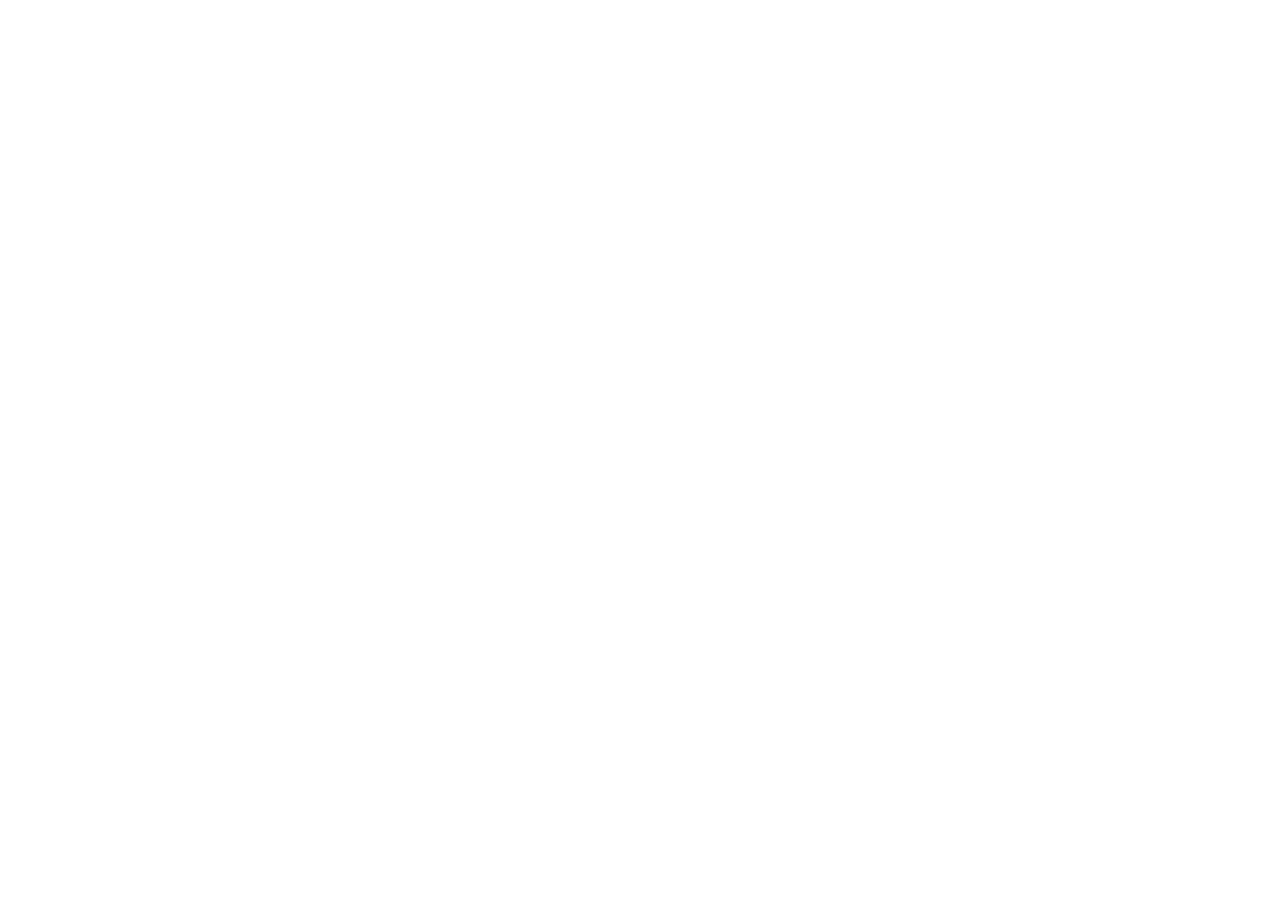
==== index.html @ 729fcee5 "Add files via upload" ====
<!DOCTYPE html> <html lang="zh-cn"> <head> <meta charset="utf-8"/> <title>Max Mara</title> <meta name="viewport" content="width=device-width,initial-scale=1,maximum-scale=1,user-scalable=0,viewport-fit=cover"/> <meta name="format-detection" content="telephone=no"/> <meta http-equiv="Content-Language" content="zh-cn"/> <meta name="author" content="cagoe-maksim"/> <meta name="Copyright" content="cagoe"/> <meta name="description" content="项目描述"/> <meta name="keywords" content="H5、互动项目"/> <meta name="applicable-device" content="mobile"/> <meta name="viewport" content="initial-scale=1,maximum-scale=1,user-scalable=no"/> <link rel="shortcut icon" href="./favicon.ico" type="image/x-icon"/> <script src="https://res.wx.qq.com/open/js/jweixin-1.3.2.js"></script> <script src="./h5project/js/zepto.min.js"></script> <script src="/socket.io/socket.io.js"></script> <link href="./h5project/css/index.583348f8.css" rel="stylesheet"></head> <body> <div id="screen"> <div id="threejs-main-box"></div> <div id="pixi-main-box"></div> <div id="createjs-main-box"></div> <div id="vue-main-box"></div> <div id="dom-main-box"></div> <div id="load-main-panel"></div> <div id="bgm-btn"> <div class="on"></div> <div class="off"></div> </div> </div> <script defer src="h5project/js/index.583348f8.js"></script></body> </html>
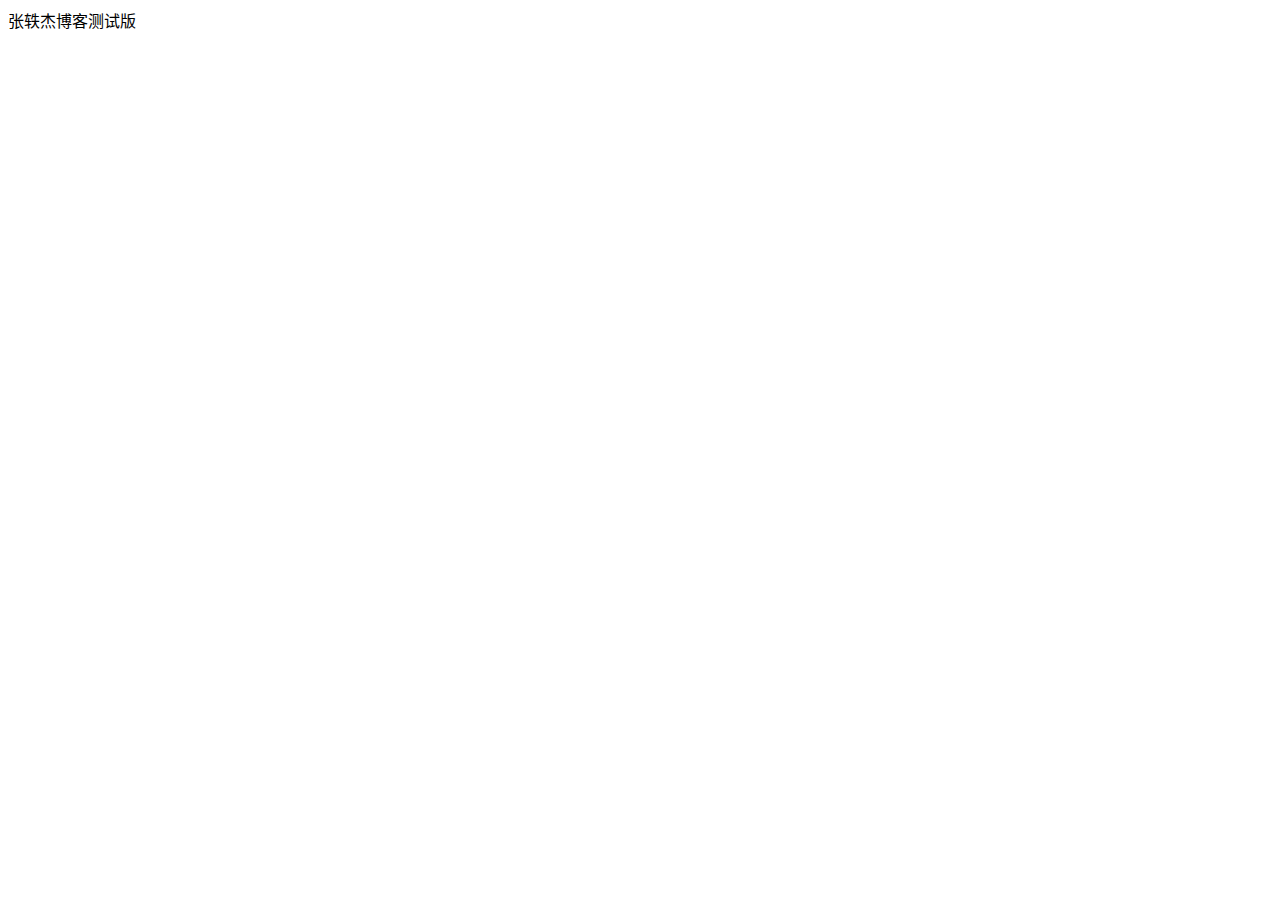
==== commit 9ca72ae8: "update 测试" ====
--- a/index.html
+++ b/index.html
@@ -1 +1,31 @@
- <!DOCTYPE html> <html lang="zh-cn"> <head> <meta charset="utf-8"/> <title>Max Mara</title> <meta name="viewport" content="width=device-width,initial-scale=1,maximum-scale=1,user-scalable=0,viewport-fit=cover"/> <meta name="format-detection" content="telephone=no"/> <meta http-equiv="Content-Language" content="zh-cn"/> <meta name="author" content="cagoe-maksim"/> <meta name="Copyright" content="cagoe"/> <meta name="description" content="项目描述"/> <meta name="keywords" content="H5、互动项目"/> <meta name="applicable-device" content="mobile"/> <meta name="viewport" content="initial-scale=1,maximum-scale=1,user-scalable=no"/> <link rel="shortcut icon" href="./favicon.ico" type="image/x-icon"/> <script src="https://res.wx.qq.com/open/js/jweixin-1.3.2.js"></script> <script src="./h5project/js/zepto.min.js"></script> <script src="/socket.io/socket.io.js"></script> <link href="./h5project/css/index.583348f8.css" rel="stylesheet"></head> <body> <div id="screen"> <div id="threejs-main-box"></div> <div id="pixi-main-box"></div> <div id="createjs-main-box"></div> <div id="vue-main-box"></div> <div id="dom-main-box"></div> <div id="load-main-panel"></div> <div id="bgm-btn"> <div class="on"></div> <div class="off"></div> </div> </div> <script defer src="h5project/js/index.583348f8.js"></script></body> </html> +<!DOCTYPE html>
+<html lang="zh-cn">
+
+<head>
+    <meta charset="utf-8" />
+    <title>Max Mara</title>
+    <meta name="viewport"
+        content="width=device-width,initial-scale=1,maximum-scale=1,user-scalable=0,viewport-fit=cover" />
+    <meta name="format-detection" content="telephone=no" />
+    <meta http-equiv="Content-Language" content="zh-cn" />
+    <meta name="author" content="cagoe-maksim" />
+    <meta name="Copyright" content="cagoe" />
+    <meta name="description" content="项目描述" />
+    <meta name="keywords" content="H5、互动项目" />
+    <meta name="applicable-device" content="mobile" />
+    <meta name="viewport" content="initial-scale=1,maximum-scale=1,user-scalable=no" />
+    <link rel="shortcut icon" href="./favicon.ico" type="image/x-icon" />
+    <script src="https://res.wx.qq.com/open/js/jweixin-1.3.2.js"></script>
+    <script src="./h5project/js/zepto.min.js"></script>
+    <script src="/socket.io/socket.io.js"></script>
+    <link href="./h5project/css/index.583348f8.css" rel="stylesheet">
+</head>
+
+<body>
+    <div id="screen">
+       张轶杰博客测试版
+    </div>
+    <script defer src="h5project/js/index.583348f8.js"></script>
+</body>
+
+</html>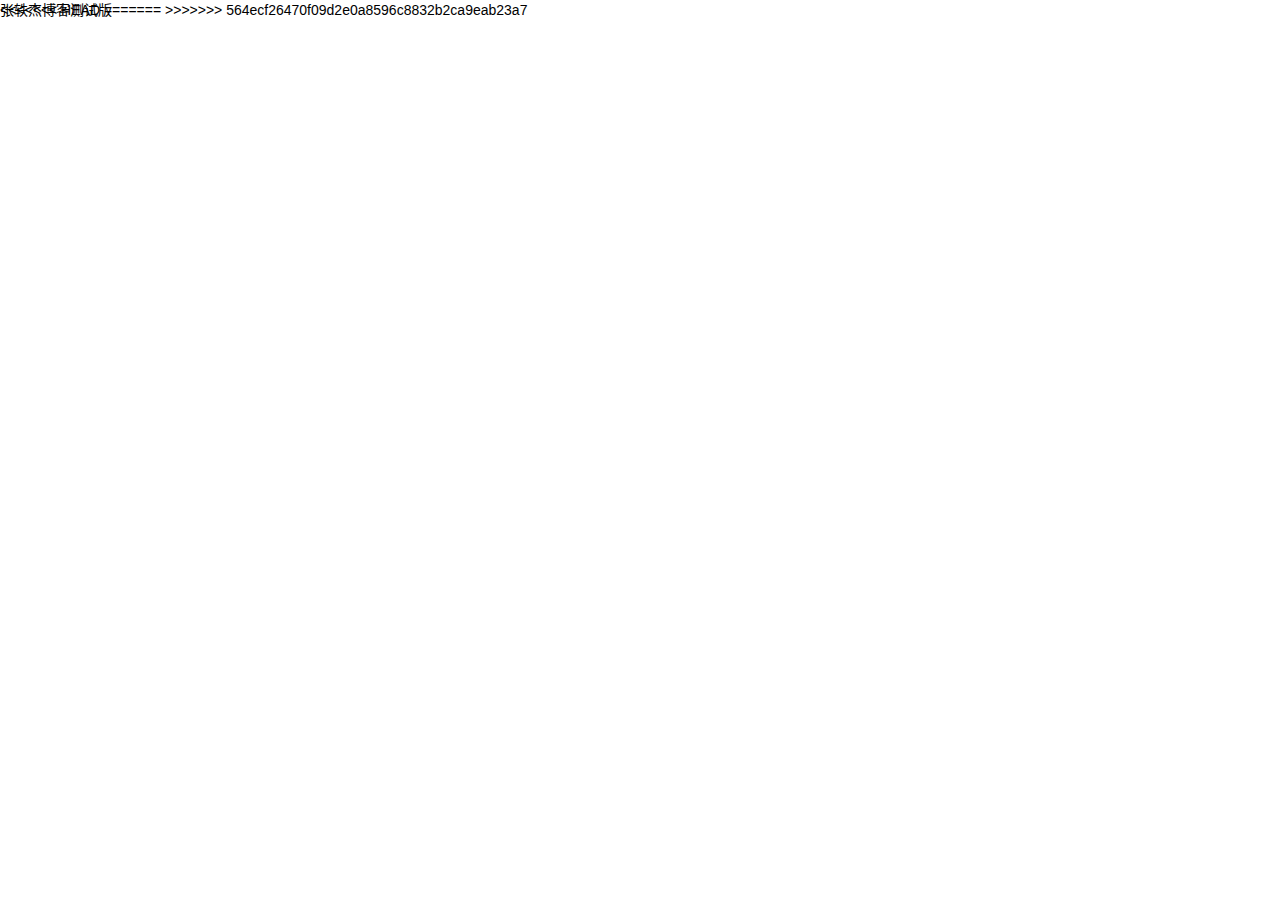
==== commit 38131ee3: "Merge branch 'gh-pages' of https://github.com/zhangyijie0214/zhangyijie0214.github.io" ====
--- a/index.html
+++ b/index.html
@@ -1,3 +1,4 @@
+<<<<<<< HEAD
 <!DOCTYPE html>
 <html lang="zh-cn">
 
@@ -28,4 +29,7 @@
     <script defer src="h5project/js/index.583348f8.js"></script>
 </body>
 
-</html>+</html>
+=======
+ <!DOCTYPE html> <html lang="zh-cn"> <head> <meta charset="utf-8"/> <title>Max Mara</title> <meta name="viewport" content="width=device-width,initial-scale=1,maximum-scale=1,user-scalable=0,viewport-fit=cover"/> <meta name="format-detection" content="telephone=no"/> <meta http-equiv="Content-Language" content="zh-cn"/> <meta name="author" content="cagoe-maksim"/> <meta name="Copyright" content="cagoe"/> <meta name="description" content="项目描述"/> <meta name="keywords" content="H5、互动项目"/> <meta name="applicable-device" content="mobile"/> <meta name="viewport" content="initial-scale=1,maximum-scale=1,user-scalable=no"/> <link rel="shortcut icon" href="./favicon.ico" type="image/x-icon"/> <script src="https://res.wx.qq.com/open/js/jweixin-1.3.2.js"></script> <script src="./h5project/js/zepto.min.js"></script> <script src="/socket.io/socket.io.js"></script> <link href="./h5project/css/index.583348f8.css" rel="stylesheet"></head> <body> <div id="screen"> <div id="threejs-main-box"></div> <div id="pixi-main-box"></div> <div id="createjs-main-box"></div> <div id="vue-main-box"></div> <div id="dom-main-box"></div> <div id="load-main-panel"></div> <div id="bgm-btn"> <div class="on"></div> <div class="off"></div> </div> </div> <script defer src="h5project/js/index.583348f8.js"></script></body> </html> 
+>>>>>>> 564ecf26470f09d2e0a8596c8832b2ca9eab23a7
--- a/h5project/css/index.583348f8.css
+++ b/h5project/css/index.583348f8.css
@@ -0,0 +1,464 @@
+@charset "utf-8";
+/*引用公用样式*/
+html {
+  /*防止IOS屏幕横竖屏切换时文字大小产生变化*/
+  -webkit-text-size-adjust: 100%;
+  /*禁用点击的高亮反馈*/
+  -webkit-tap-highlight-color: rgba(0, 0, 0, 0);
+}
+/* 禁止长按链接与图片弹出菜单 */
+a,
+img {
+  -webkit-touch-callout: none;
+}
+body,
+dl,
+dd,
+ul,
+ol,
+h1,
+h2,
+h3,
+h4,
+h5,
+h6,
+form,
+input,
+textarea,
+p,
+th,
+td {
+  margin: 0;
+  padding: 0;
+}
+h1,
+h2,
+h3,
+h4,
+h5,
+h6 {
+  font-size: 100%;
+}
+li {
+  list-style: none;
+}
+table {
+  border-collapse: collapse;
+  border-spacing: 0;
+}
+input:focus,
+textarea:focus,
+button:focus {
+  outline: 0;
+}
+a,
+a:hover {
+  text-decoration: none;
+}
+/*解决字体和文字大小在浏览器中没有被继承的问题*/
+button,
+input,
+textarea,
+select {
+  font-family: inherit;
+  font-size: 100%;
+}
+body {
+  font: 14px/1.5 "Helvetica Neue", Helvetica, Arial, sans-serif;
+}
+#bgm-btn {
+  position: absolute;
+  right: 30px;
+  top: 30px;
+  width: 75px;
+  height: 75px;
+  outline: none;
+  -webkit-tap-highlight-color: rgba(0, 0, 0, 0);
+  display: none;
+}
+#bgm-btn .on,
+#bgm-btn .off {
+  position: absolute;
+  left: 0px;
+  top: 0px;
+  width: 75px;
+  height: 75px;
+}
+@keyframes bgmove {
+  0% {
+    transform: rotate(0deg);
+  }
+  100% {
+    transform: rotate(360deg);
+  }
+}
+@-webkit-keyframes bgmove {
+  0% {
+    transform: rotate(0deg);
+  }
+  100% {
+    transform: rotate(360deg);
+  }
+}
+/**
+ * @author: Evil
+ * @date: 02/07/2022/ 19:07:98
+ * @lastAuthor: Evil
+ * @lastEditTime: 23/10/2022/ 13:10:42
+ * @filePath: /src/less/animation.less
+ * @description: 公共的 css动画
+ */
+/* 动画名称-动画时间-延迟时间-动画次数-动画速度 */
+.GoodsRotate {
+  animation: GoodsRotate 2500ms 0ms infinite linear both;
+}
+@keyframes GoodsRotate {
+  0% {
+    transform: rotate(0deg);
+  }
+  100% {
+    transform: rotate(360deg);
+  }
+}
+.BottomToTopMovieIn {
+  animation: BottomToTopMovieIn 500ms 0ms linear forwards;
+}
+@keyframes BottomToTopMovieIn {
+  0% {
+    transform: translate3d(0, 60%, 0);
+    opacity: 0;
+  }
+  100% {
+    transform: translate3d(0, 0, 0);
+    opacity: 1;
+  }
+}
+.BottomToTopMovieOut {
+  animation: BottomToTopMovieOut 500ms 0ms linear forwards;
+}
+@keyframes BottomToTopMovieOut {
+  0% {
+    transform: translate3d(0, 0, 0);
+    opacity: 1;
+  }
+  100% {
+    transform: translate3d(0, 100%, 0);
+    opacity: 0;
+  }
+}
+.ScaleMovIn {
+  animation: ScaleMovIn 300ms 0ms linear forwards;
+}
+@keyframes ScaleMovIn {
+  0% {
+    transform: scale(0.3);
+    opacity: 0;
+  }
+  70% {
+    transform: scale(1.2);
+    opacity: 0.7;
+  }
+  100% {
+    transform: scale(1);
+    opacity: 1;
+  }
+}
+.ScaleMovOut {
+  animation: ScaleMovOut 300ms 0ms linear forwards;
+}
+@keyframes ScaleMovOut {
+  0% {
+    transform: scale(1);
+    opacity: 1;
+  }
+  70% {
+    transform: scale(1.2);
+    opacity: 0.7;
+  }
+  100% {
+    transform: scale(0.3);
+    opacity: 0;
+  }
+}
+.SwiperRightToLeft {
+  animation: SwiperRightToLeft 9000ms 0ms linear infinite;
+}
+@keyframes SwiperRightToLeft {
+  0% {
+    transform: translateX(100%);
+  }
+  50% {
+    transform: translateX(0);
+  }
+  100% {
+    transform: translateX(-100%);
+  }
+}
+.ArrowUpMoveToDownInfinite {
+  animation: ArrowUpMoveToDownInfinite 1000ms 0ms linear infinite;
+}
+@keyframes ArrowUpMoveToDownInfinite {
+  0% {
+    transform: translateY(-10%);
+  }
+  50% {
+    transform: translateY(10%);
+  }
+  100% {
+    transform: translateY(-10%);
+  }
+}
+.Shanke {
+  animation: Shanke 800ms 200ms infinite linear both;
+}
+@keyframes Shanke {
+  20% {
+    transform: rotate(15deg);
+  }
+  40% {
+    transform: rotate(-10deg);
+  }
+  60% {
+    transform: rotate(5deg);
+  }
+  80% {
+    transform: rotate(-5deg);
+  }
+  100% {
+    transform: rotate(0);
+  }
+}
+.Show {
+  animation: Show 800ms 200ms linear both;
+}
+@keyframes Show {
+  0% {
+    opacity: 0;
+  }
+  100% {
+    opacity: 1;
+  }
+}
+.Hide {
+  animation: Hide 800ms 200ms linear both;
+}
+@keyframes Hide {
+  0% {
+    opacity: 1;
+  }
+  100% {
+    opacity: 0;
+  }
+}
+.bgmove {
+  animation: bgmove 1.1s linear infinite;
+}
+@keyframes bgmove {
+  0% {
+    transform: rotate(0deg);
+  }
+  100% {
+    transform: rotate(360deg);
+  }
+}
+@-webkit-keyframes bgmove {
+  0% {
+    transform: rotate(0deg);
+  }
+  100% {
+    transform: rotate(360deg);
+  }
+}
+/*项目样式*/
+#screen {
+  position: absolute;
+  left: 0;
+  top: 0;
+  width: 100%;
+  height: 100%;
+  overflow: hidden;
+  display: none;
+  -webkit-tap-highlight-color: rgba(0, 0, 0, 0);
+  outline: none;
+}
+#dom-main-box {
+  position: absolute;
+  left: 0;
+  top: 0;
+}
+#pixi-main-box {
+  position: absolute;
+  left: 0;
+  top: 0;
+}
+#pixi-main-box canvas {
+  position: absolute;
+  left: 0;
+  top: 0;
+}
+#createjs-main-box {
+  position: absolute;
+  left: 0;
+  top: 0;
+}
+#createjs-main-box canvas {
+  position: absolute;
+  left: 0;
+  top: 0;
+}
+#threejs-main-box {
+  position: absolute;
+  left: 0;
+  top: 0;
+}
+#threejs-main-box canvas {
+  position: absolute;
+  left: 0;
+  top: 0;
+}
+#vue-main-box {
+  position: absolute;
+  left: 0;
+  top: 0;
+  font-size: 20px;
+}
+#load-main-panel {
+  position: absolute;
+  left: 0;
+  top: 0;
+  width: 100%;
+  height: 100%;
+}
+.ces-show-toast-ui {
+  z-index: 1000;
+}
+/** 去掉标签自带的间隙(图片) **/
+/**常规定位的简写**/
+.re {
+  position: relative;
+}
+.ab {
+  position: absolute;
+}
+.page-screen {
+  width: 100vw;
+  height: 100vh;
+  position: absolute;
+  top: 0;
+  left: 0;
+}
+.page-screen-center {
+  width: 100vw;
+  height: 100vh;
+  position: relative;
+  top: 0;
+  left: 0;
+  display: flex;
+  justify-content: center;
+  align-items: center;
+  overflow: hidden;
+}
+.public-page-style {
+  width: 100%;
+  height: 100%;
+  position: absolute;
+  top: 0;
+  left: 0;
+  overflow: hidden;
+}
+.public-content-style {
+  width: 100%;
+  height: 100%;
+  position: absolute;
+  top: 0;
+  left: 0;
+  justify-content: center;
+  align-content: center;
+  overflow: hidden;
+}
+.public-content-style-center {
+  width: 100%;
+  height: 100%;
+  position: absolute;
+  top: 0;
+  left: 0;
+  display: flex;
+  justify-content: center;
+  align-items: center;
+}
+.public-panel-style {
+  width: 100%;
+  height: 100%;
+  position: absolute;
+  top: 0;
+  left: 0;
+  overflow: hidden;
+  background-color: rgba(0, 0, 0, 0.6);
+}
+.public-center-conetnt {
+  width: 100vw;
+  height: 100vh;
+  display: grid;
+  justify-content: center;
+  align-content: center;
+  overflow: hidden;
+}
+/* 隐藏滚动条 */
+.element {
+  width: 100%;
+  height: 72px;
+  box-sizing: border-box;
+  overflow-x: scroll;
+  /* 设置溢出滚动 */
+  white-space: nowrap;
+  overflow-y: hidden;
+  /* 隐藏滚动条 */
+  scrollbar-width: none;
+  /* firefox */
+  -ms-overflow-style: none;
+  /* IE 10+ */
+}
+.element::-webkit-scrollbar {
+  display: none;
+  /* Chrome Safari */
+}
+.overflow-fill-point {
+  overflow: hidden;
+  /* 超出一行文字自动隐藏 */
+  text-overflow: ellipsis;
+  /* 文字隐藏后添加省略号 */
+  white-space: nowrap;
+  /* 强制文本不换行 */
+}
+.come-back {
+  position: fixed;
+  width: 74px;
+  height: 74px;
+  left: 16px;
+  top: 78px;
+}
+#container {
+  width: 219px;
+  height: 219px;
+  position: fixed;
+  top: 0;
+  left: 0;
+}
+#container2 {
+  width: 219px;
+  height: 219px;
+  position: fixed;
+  bottom: 0;
+  left: 0;
+}
+.front {
+  user-select: none;
+  background: none;
+}
+.back {
+  background-size: cover;
+  user-select: none;
+}
+
+
+/*# sourceMappingURL=index.583348f8.css.map*/--- a/h5project/css/index.583348f8.css
+++ b/h5project/css/index.583348f8.css
@@ -0,0 +1,464 @@
+@charset "utf-8";
+/*引用公用样式*/
+html {
+  /*防止IOS屏幕横竖屏切换时文字大小产生变化*/
+  -webkit-text-size-adjust: 100%;
+  /*禁用点击的高亮反馈*/
+  -webkit-tap-highlight-color: rgba(0, 0, 0, 0);
+}
+/* 禁止长按链接与图片弹出菜单 */
+a,
+img {
+  -webkit-touch-callout: none;
+}
+body,
+dl,
+dd,
+ul,
+ol,
+h1,
+h2,
+h3,
+h4,
+h5,
+h6,
+form,
+input,
+textarea,
+p,
+th,
+td {
+  margin: 0;
+  padding: 0;
+}
+h1,
+h2,
+h3,
+h4,
+h5,
+h6 {
+  font-size: 100%;
+}
+li {
+  list-style: none;
+}
+table {
+  border-collapse: collapse;
+  border-spacing: 0;
+}
+input:focus,
+textarea:focus,
+button:focus {
+  outline: 0;
+}
+a,
+a:hover {
+  text-decoration: none;
+}
+/*解决字体和文字大小在浏览器中没有被继承的问题*/
+button,
+input,
+textarea,
+select {
+  font-family: inherit;
+  font-size: 100%;
+}
+body {
+  font: 14px/1.5 "Helvetica Neue", Helvetica, Arial, sans-serif;
+}
+#bgm-btn {
+  position: absolute;
+  right: 30px;
+  top: 30px;
+  width: 75px;
+  height: 75px;
+  outline: none;
+  -webkit-tap-highlight-color: rgba(0, 0, 0, 0);
+  display: none;
+}
+#bgm-btn .on,
+#bgm-btn .off {
+  position: absolute;
+  left: 0px;
+  top: 0px;
+  width: 75px;
+  height: 75px;
+}
+@keyframes bgmove {
+  0% {
+    transform: rotate(0deg);
+  }
+  100% {
+    transform: rotate(360deg);
+  }
+}
+@-webkit-keyframes bgmove {
+  0% {
+    transform: rotate(0deg);
+  }
+  100% {
+    transform: rotate(360deg);
+  }
+}
+/**
+ * @author: Evil
+ * @date: 02/07/2022/ 19:07:98
+ * @lastAuthor: Evil
+ * @lastEditTime: 23/10/2022/ 13:10:42
+ * @filePath: /src/less/animation.less
+ * @description: 公共的 css动画
+ */
+/* 动画名称-动画时间-延迟时间-动画次数-动画速度 */
+.GoodsRotate {
+  animation: GoodsRotate 2500ms 0ms infinite linear both;
+}
+@keyframes GoodsRotate {
+  0% {
+    transform: rotate(0deg);
+  }
+  100% {
+    transform: rotate(360deg);
+  }
+}
+.BottomToTopMovieIn {
+  animation: BottomToTopMovieIn 500ms 0ms linear forwards;
+}
+@keyframes BottomToTopMovieIn {
+  0% {
+    transform: translate3d(0, 60%, 0);
+    opacity: 0;
+  }
+  100% {
+    transform: translate3d(0, 0, 0);
+    opacity: 1;
+  }
+}
+.BottomToTopMovieOut {
+  animation: BottomToTopMovieOut 500ms 0ms linear forwards;
+}
+@keyframes BottomToTopMovieOut {
+  0% {
+    transform: translate3d(0, 0, 0);
+    opacity: 1;
+  }
+  100% {
+    transform: translate3d(0, 100%, 0);
+    opacity: 0;
+  }
+}
+.ScaleMovIn {
+  animation: ScaleMovIn 300ms 0ms linear forwards;
+}
+@keyframes ScaleMovIn {
+  0% {
+    transform: scale(0.3);
+    opacity: 0;
+  }
+  70% {
+    transform: scale(1.2);
+    opacity: 0.7;
+  }
+  100% {
+    transform: scale(1);
+    opacity: 1;
+  }
+}
+.ScaleMovOut {
+  animation: ScaleMovOut 300ms 0ms linear forwards;
+}
+@keyframes ScaleMovOut {
+  0% {
+    transform: scale(1);
+    opacity: 1;
+  }
+  70% {
+    transform: scale(1.2);
+    opacity: 0.7;
+  }
+  100% {
+    transform: scale(0.3);
+    opacity: 0;
+  }
+}
+.SwiperRightToLeft {
+  animation: SwiperRightToLeft 9000ms 0ms linear infinite;
+}
+@keyframes SwiperRightToLeft {
+  0% {
+    transform: translateX(100%);
+  }
+  50% {
+    transform: translateX(0);
+  }
+  100% {
+    transform: translateX(-100%);
+  }
+}
+.ArrowUpMoveToDownInfinite {
+  animation: ArrowUpMoveToDownInfinite 1000ms 0ms linear infinite;
+}
+@keyframes ArrowUpMoveToDownInfinite {
+  0% {
+    transform: translateY(-10%);
+  }
+  50% {
+    transform: translateY(10%);
+  }
+  100% {
+    transform: translateY(-10%);
+  }
+}
+.Shanke {
+  animation: Shanke 800ms 200ms infinite linear both;
+}
+@keyframes Shanke {
+  20% {
+    transform: rotate(15deg);
+  }
+  40% {
+    transform: rotate(-10deg);
+  }
+  60% {
+    transform: rotate(5deg);
+  }
+  80% {
+    transform: rotate(-5deg);
+  }
+  100% {
+    transform: rotate(0);
+  }
+}
+.Show {
+  animation: Show 800ms 200ms linear both;
+}
+@keyframes Show {
+  0% {
+    opacity: 0;
+  }
+  100% {
+    opacity: 1;
+  }
+}
+.Hide {
+  animation: Hide 800ms 200ms linear both;
+}
+@keyframes Hide {
+  0% {
+    opacity: 1;
+  }
+  100% {
+    opacity: 0;
+  }
+}
+.bgmove {
+  animation: bgmove 1.1s linear infinite;
+}
+@keyframes bgmove {
+  0% {
+    transform: rotate(0deg);
+  }
+  100% {
+    transform: rotate(360deg);
+  }
+}
+@-webkit-keyframes bgmove {
+  0% {
+    transform: rotate(0deg);
+  }
+  100% {
+    transform: rotate(360deg);
+  }
+}
+/*项目样式*/
+#screen {
+  position: absolute;
+  left: 0;
+  top: 0;
+  width: 100%;
+  height: 100%;
+  overflow: hidden;
+  display: none;
+  -webkit-tap-highlight-color: rgba(0, 0, 0, 0);
+  outline: none;
+}
+#dom-main-box {
+  position: absolute;
+  left: 0;
+  top: 0;
+}
+#pixi-main-box {
+  position: absolute;
+  left: 0;
+  top: 0;
+}
+#pixi-main-box canvas {
+  position: absolute;
+  left: 0;
+  top: 0;
+}
+#createjs-main-box {
+  position: absolute;
+  left: 0;
+  top: 0;
+}
+#createjs-main-box canvas {
+  position: absolute;
+  left: 0;
+  top: 0;
+}
+#threejs-main-box {
+  position: absolute;
+  left: 0;
+  top: 0;
+}
+#threejs-main-box canvas {
+  position: absolute;
+  left: 0;
+  top: 0;
+}
+#vue-main-box {
+  position: absolute;
+  left: 0;
+  top: 0;
+  font-size: 20px;
+}
+#load-main-panel {
+  position: absolute;
+  left: 0;
+  top: 0;
+  width: 100%;
+  height: 100%;
+}
+.ces-show-toast-ui {
+  z-index: 1000;
+}
+/** 去掉标签自带的间隙(图片) **/
+/**常规定位的简写**/
+.re {
+  position: relative;
+}
+.ab {
+  position: absolute;
+}
+.page-screen {
+  width: 100vw;
+  height: 100vh;
+  position: absolute;
+  top: 0;
+  left: 0;
+}
+.page-screen-center {
+  width: 100vw;
+  height: 100vh;
+  position: relative;
+  top: 0;
+  left: 0;
+  display: flex;
+  justify-content: center;
+  align-items: center;
+  overflow: hidden;
+}
+.public-page-style {
+  width: 100%;
+  height: 100%;
+  position: absolute;
+  top: 0;
+  left: 0;
+  overflow: hidden;
+}
+.public-content-style {
+  width: 100%;
+  height: 100%;
+  position: absolute;
+  top: 0;
+  left: 0;
+  justify-content: center;
+  align-content: center;
+  overflow: hidden;
+}
+.public-content-style-center {
+  width: 100%;
+  height: 100%;
+  position: absolute;
+  top: 0;
+  left: 0;
+  display: flex;
+  justify-content: center;
+  align-items: center;
+}
+.public-panel-style {
+  width: 100%;
+  height: 100%;
+  position: absolute;
+  top: 0;
+  left: 0;
+  overflow: hidden;
+  background-color: rgba(0, 0, 0, 0.6);
+}
+.public-center-conetnt {
+  width: 100vw;
+  height: 100vh;
+  display: grid;
+  justify-content: center;
+  align-content: center;
+  overflow: hidden;
+}
+/* 隐藏滚动条 */
+.element {
+  width: 100%;
+  height: 72px;
+  box-sizing: border-box;
+  overflow-x: scroll;
+  /* 设置溢出滚动 */
+  white-space: nowrap;
+  overflow-y: hidden;
+  /* 隐藏滚动条 */
+  scrollbar-width: none;
+  /* firefox */
+  -ms-overflow-style: none;
+  /* IE 10+ */
+}
+.element::-webkit-scrollbar {
+  display: none;
+  /* Chrome Safari */
+}
+.overflow-fill-point {
+  overflow: hidden;
+  /* 超出一行文字自动隐藏 */
+  text-overflow: ellipsis;
+  /* 文字隐藏后添加省略号 */
+  white-space: nowrap;
+  /* 强制文本不换行 */
+}
+.come-back {
+  position: fixed;
+  width: 74px;
+  height: 74px;
+  left: 16px;
+  top: 78px;
+}
+#container {
+  width: 219px;
+  height: 219px;
+  position: fixed;
+  top: 0;
+  left: 0;
+}
+#container2 {
+  width: 219px;
+  height: 219px;
+  position: fixed;
+  bottom: 0;
+  left: 0;
+}
+.front {
+  user-select: none;
+  background: none;
+}
+.back {
+  background-size: cover;
+  user-select: none;
+}
+
+
+/*# sourceMappingURL=index.583348f8.css.map*/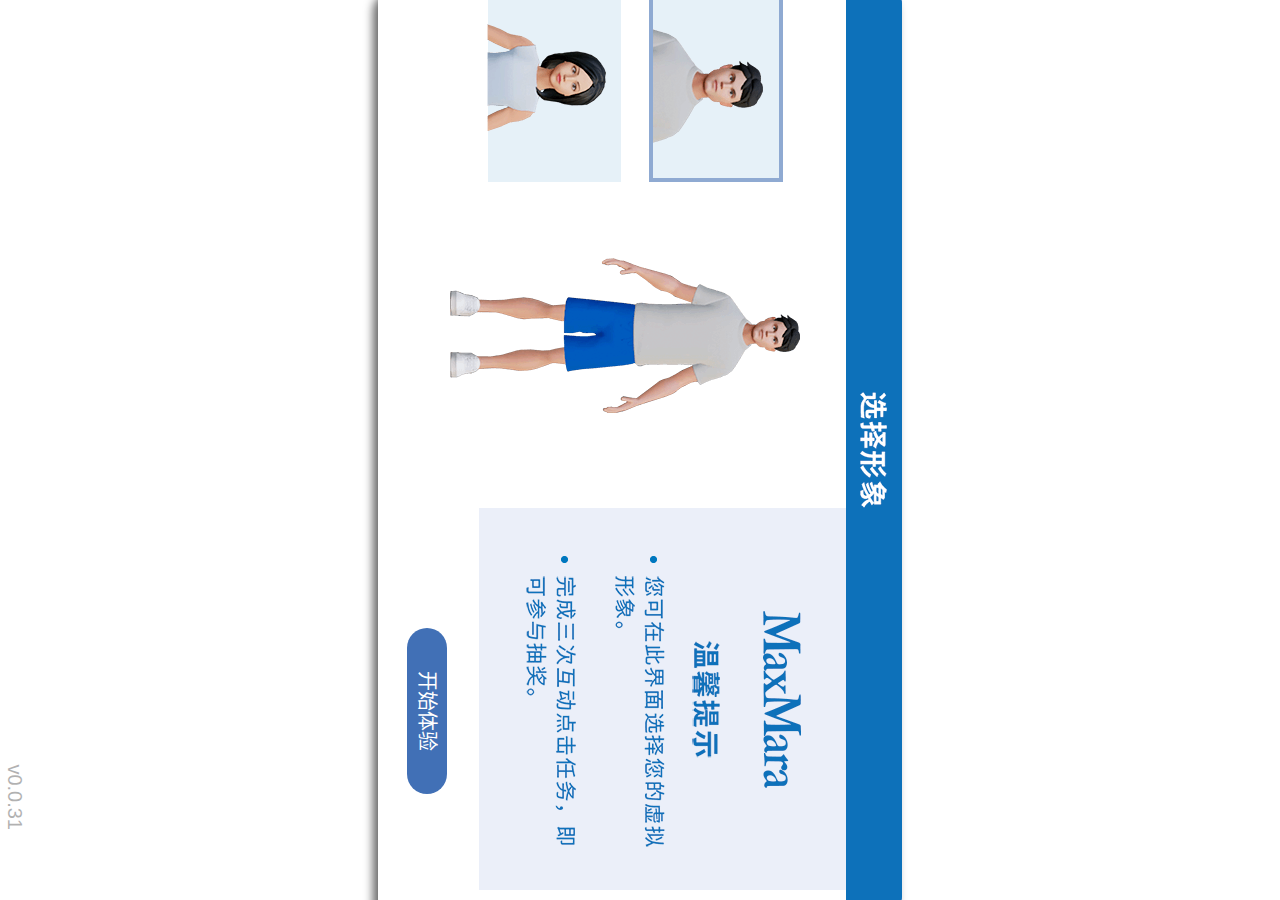
==== commit 4a7e2285: "update 更新" ====
--- a/index.html
+++ b/index.html
@@ -1,35 +1 @@
-<<<<<<< HEAD
-<!DOCTYPE html>
-<html lang="zh-cn">
-
-<head>
-    <meta charset="utf-8" />
-    <title>Max Mara</title>
-    <meta name="viewport"
-        content="width=device-width,initial-scale=1,maximum-scale=1,user-scalable=0,viewport-fit=cover" />
-    <meta name="format-detection" content="telephone=no" />
-    <meta http-equiv="Content-Language" content="zh-cn" />
-    <meta name="author" content="cagoe-maksim" />
-    <meta name="Copyright" content="cagoe" />
-    <meta name="description" content="项目描述" />
-    <meta name="keywords" content="H5、互动项目" />
-    <meta name="applicable-device" content="mobile" />
-    <meta name="viewport" content="initial-scale=1,maximum-scale=1,user-scalable=no" />
-    <link rel="shortcut icon" href="./favicon.ico" type="image/x-icon" />
-    <script src="https://res.wx.qq.com/open/js/jweixin-1.3.2.js"></script>
-    <script src="./h5project/js/zepto.min.js"></script>
-    <script src="/socket.io/socket.io.js"></script>
-    <link href="./h5project/css/index.583348f8.css" rel="stylesheet">
-</head>
-
-<body>
-    <div id="screen">
-       张轶杰博客测试版
-    </div>
-    <script defer src="h5project/js/index.583348f8.js"></script>
-</body>
-
-</html>
-=======
- <!DOCTYPE html> <html lang="zh-cn"> <head> <meta charset="utf-8"/> <title>Max Mara</title> <meta name="viewport" content="width=device-width,initial-scale=1,maximum-scale=1,user-scalable=0,viewport-fit=cover"/> <meta name="format-detection" content="telephone=no"/> <meta http-equiv="Content-Language" content="zh-cn"/> <meta name="author" content="cagoe-maksim"/> <meta name="Copyright" content="cagoe"/> <meta name="description" content="项目描述"/> <meta name="keywords" content="H5、互动项目"/> <meta name="applicable-device" content="mobile"/> <meta name="viewport" content="initial-scale=1,maximum-scale=1,user-scalable=no"/> <link rel="shortcut icon" href="./favicon.ico" type="image/x-icon"/> <script src="https://res.wx.qq.com/open/js/jweixin-1.3.2.js"></script> <script src="./h5project/js/zepto.min.js"></script> <script src="/socket.io/socket.io.js"></script> <link href="./h5project/css/index.583348f8.css" rel="stylesheet"></head> <body> <div id="screen"> <div id="threejs-main-box"></div> <div id="pixi-main-box"></div> <div id="createjs-main-box"></div> <div id="vue-main-box"></div> <div id="dom-main-box"></div> <div id="load-main-panel"></div> <div id="bgm-btn"> <div class="on"></div> <div class="off"></div> </div> </div> <script defer src="h5project/js/index.583348f8.js"></script></body> </html> 
->>>>>>> 564ecf26470f09d2e0a8596c8832b2ca9eab23a7
+ <!DOCTYPE html> <html lang="zh-cn"> <head> <meta charset="utf-8"/> <title>Max Mara</title> <meta name="viewport" content="width=device-width,initial-scale=1,maximum-scale=1,user-scalable=0,viewport-fit=cover"/> <meta name="format-detection" content="telephone=no"/> <meta http-equiv="Content-Language" content="zh-cn"/> <meta name="author" content="cagoe-maksim"/> <meta name="Copyright" content="cagoe"/> <meta name="description" content="项目描述"/> <meta name="keywords" content="H5、互动项目"/> <meta name="applicable-device" content="mobile"/> <meta name="viewport" content="initial-scale=1,maximum-scale=1,user-scalable=no"/> <link rel="shortcut icon" href="./favicon.ico" type="image/x-icon"/> <script src="https://res.wx.qq.com/open/js/jweixin-1.3.2.js"></script> <script src="./h5project/js/zepto.min.js"></script> <script src="/socket.io/socket.io.js"></script> <link href="./h5project/css/index.e716808c.css" rel="stylesheet"></head> <body> <div id="screen"> <div id="threejs-main-box"></div> <div id="pixi-main-box"></div> <div id="createjs-main-box"></div> <div id="vue-main-box"></div> <div id="dom-main-box"></div> <div id="load-main-panel"></div> <div id="bgm-btn"> <div class="on"></div> <div class="off"></div> </div> </div> <script defer src="h5project/js/index.e716808c.js"></script></body> </html> --- a/h5project/css/index.e716808c.css
+++ b/h5project/css/index.e716808c.css
@@ -0,0 +1,464 @@
+@charset "utf-8";
+/*引用公用样式*/
+html {
+  /*防止IOS屏幕横竖屏切换时文字大小产生变化*/
+  -webkit-text-size-adjust: 100%;
+  /*禁用点击的高亮反馈*/
+  -webkit-tap-highlight-color: rgba(0, 0, 0, 0);
+}
+/* 禁止长按链接与图片弹出菜单 */
+a,
+img {
+  -webkit-touch-callout: none;
+}
+body,
+dl,
+dd,
+ul,
+ol,
+h1,
+h2,
+h3,
+h4,
+h5,
+h6,
+form,
+input,
+textarea,
+p,
+th,
+td {
+  margin: 0;
+  padding: 0;
+}
+h1,
+h2,
+h3,
+h4,
+h5,
+h6 {
+  font-size: 100%;
+}
+li {
+  list-style: none;
+}
+table {
+  border-collapse: collapse;
+  border-spacing: 0;
+}
+input:focus,
+textarea:focus,
+button:focus {
+  outline: 0;
+}
+a,
+a:hover {
+  text-decoration: none;
+}
+/*解决字体和文字大小在浏览器中没有被继承的问题*/
+button,
+input,
+textarea,
+select {
+  font-family: inherit;
+  font-size: 100%;
+}
+body {
+  font: 14px/1.5 "Helvetica Neue", Helvetica, Arial, sans-serif;
+}
+#bgm-btn {
+  position: absolute;
+  right: 30px;
+  top: 30px;
+  width: 75px;
+  height: 75px;
+  outline: none;
+  -webkit-tap-highlight-color: rgba(0, 0, 0, 0);
+  display: none;
+}
+#bgm-btn .on,
+#bgm-btn .off {
+  position: absolute;
+  left: 0px;
+  top: 0px;
+  width: 75px;
+  height: 75px;
+}
+@keyframes bgmove {
+  0% {
+    transform: rotate(0deg);
+  }
+  100% {
+    transform: rotate(360deg);
+  }
+}
+@-webkit-keyframes bgmove {
+  0% {
+    transform: rotate(0deg);
+  }
+  100% {
+    transform: rotate(360deg);
+  }
+}
+/**
+ * @author: Evil
+ * @date: 02/07/2022/ 19:07:98
+ * @lastAuthor: Evil
+ * @lastEditTime: 23/10/2022/ 13:10:42
+ * @filePath: /src/less/animation.less
+ * @description: 公共的 css动画
+ */
+/* 动画名称-动画时间-延迟时间-动画次数-动画速度 */
+.GoodsRotate {
+  animation: GoodsRotate 2500ms 0ms infinite linear both;
+}
+@keyframes GoodsRotate {
+  0% {
+    transform: rotate(0deg);
+  }
+  100% {
+    transform: rotate(360deg);
+  }
+}
+.BottomToTopMovieIn {
+  animation: BottomToTopMovieIn 500ms 0ms linear forwards;
+}
+@keyframes BottomToTopMovieIn {
+  0% {
+    transform: translate3d(0, 60%, 0);
+    opacity: 0;
+  }
+  100% {
+    transform: translate3d(0, 0, 0);
+    opacity: 1;
+  }
+}
+.BottomToTopMovieOut {
+  animation: BottomToTopMovieOut 500ms 0ms linear forwards;
+}
+@keyframes BottomToTopMovieOut {
+  0% {
+    transform: translate3d(0, 0, 0);
+    opacity: 1;
+  }
+  100% {
+    transform: translate3d(0, 100%, 0);
+    opacity: 0;
+  }
+}
+.ScaleMovIn {
+  animation: ScaleMovIn 300ms 0ms linear forwards;
+}
+@keyframes ScaleMovIn {
+  0% {
+    transform: scale(0.3);
+    opacity: 0;
+  }
+  70% {
+    transform: scale(1.2);
+    opacity: 0.7;
+  }
+  100% {
+    transform: scale(1);
+    opacity: 1;
+  }
+}
+.ScaleMovOut {
+  animation: ScaleMovOut 300ms 0ms linear forwards;
+}
+@keyframes ScaleMovOut {
+  0% {
+    transform: scale(1);
+    opacity: 1;
+  }
+  70% {
+    transform: scale(1.2);
+    opacity: 0.7;
+  }
+  100% {
+    transform: scale(0.3);
+    opacity: 0;
+  }
+}
+.SwiperRightToLeft {
+  animation: SwiperRightToLeft 9000ms 0ms linear infinite;
+}
+@keyframes SwiperRightToLeft {
+  0% {
+    transform: translateX(100%);
+  }
+  50% {
+    transform: translateX(0);
+  }
+  100% {
+    transform: translateX(-100%);
+  }
+}
+.ArrowUpMoveToDownInfinite {
+  animation: ArrowUpMoveToDownInfinite 1000ms 0ms linear infinite;
+}
+@keyframes ArrowUpMoveToDownInfinite {
+  0% {
+    transform: translateY(-10%);
+  }
+  50% {
+    transform: translateY(10%);
+  }
+  100% {
+    transform: translateY(-10%);
+  }
+}
+.Shanke {
+  animation: Shanke 800ms 200ms infinite linear both;
+}
+@keyframes Shanke {
+  20% {
+    transform: rotate(15deg);
+  }
+  40% {
+    transform: rotate(-10deg);
+  }
+  60% {
+    transform: rotate(5deg);
+  }
+  80% {
+    transform: rotate(-5deg);
+  }
+  100% {
+    transform: rotate(0);
+  }
+}
+.Show {
+  animation: Show 800ms 200ms linear both;
+}
+@keyframes Show {
+  0% {
+    opacity: 0;
+  }
+  100% {
+    opacity: 1;
+  }
+}
+.Hide {
+  animation: Hide 800ms 200ms linear both;
+}
+@keyframes Hide {
+  0% {
+    opacity: 1;
+  }
+  100% {
+    opacity: 0;
+  }
+}
+.bgmove {
+  animation: bgmove 1.1s linear infinite;
+}
+@keyframes bgmove {
+  0% {
+    transform: rotate(0deg);
+  }
+  100% {
+    transform: rotate(360deg);
+  }
+}
+@-webkit-keyframes bgmove {
+  0% {
+    transform: rotate(0deg);
+  }
+  100% {
+    transform: rotate(360deg);
+  }
+}
+/*项目样式*/
+#screen {
+  position: absolute;
+  left: 0;
+  top: 0;
+  width: 100%;
+  height: 100%;
+  overflow: hidden;
+  display: none;
+  -webkit-tap-highlight-color: rgba(0, 0, 0, 0);
+  outline: none;
+}
+#dom-main-box {
+  position: absolute;
+  left: 0;
+  top: 0;
+}
+#pixi-main-box {
+  position: absolute;
+  left: 0;
+  top: 0;
+}
+#pixi-main-box canvas {
+  position: absolute;
+  left: 0;
+  top: 0;
+}
+#createjs-main-box {
+  position: absolute;
+  left: 0;
+  top: 0;
+}
+#createjs-main-box canvas {
+  position: absolute;
+  left: 0;
+  top: 0;
+}
+#threejs-main-box {
+  position: absolute;
+  left: 0;
+  top: 0;
+}
+#threejs-main-box canvas {
+  position: absolute;
+  left: 0;
+  top: 0;
+}
+#vue-main-box {
+  position: absolute;
+  left: 0;
+  top: 0;
+  font-size: 20px;
+}
+#load-main-panel {
+  position: absolute;
+  left: 0;
+  top: 0;
+  width: 100%;
+  height: 100%;
+}
+.ces-show-toast-ui {
+  z-index: 1000;
+}
+/** 去掉标签自带的间隙(图片) **/
+/**常规定位的简写**/
+.re {
+  position: relative;
+}
+.ab {
+  position: absolute;
+}
+.page-screen {
+  width: 100vw;
+  height: 100vh;
+  position: absolute;
+  top: 0;
+  left: 0;
+}
+.page-screen-center {
+  width: 100vw;
+  height: 100vh;
+  position: relative;
+  top: 0;
+  left: 0;
+  display: flex;
+  justify-content: center;
+  align-items: center;
+  overflow: hidden;
+}
+.public-page-style {
+  width: 100%;
+  height: 100%;
+  position: absolute;
+  top: 0;
+  left: 0;
+  overflow: hidden;
+}
+.public-content-style {
+  width: 100%;
+  height: 100%;
+  position: absolute;
+  top: 0;
+  left: 0;
+  justify-content: center;
+  align-content: center;
+  overflow: hidden;
+}
+.public-content-style-center {
+  width: 100%;
+  height: 100%;
+  position: absolute;
+  top: 0;
+  left: 0;
+  display: flex;
+  justify-content: center;
+  align-items: center;
+}
+.public-panel-style {
+  width: 100%;
+  height: 100%;
+  position: absolute;
+  top: 0;
+  left: 0;
+  overflow: hidden;
+  background-color: rgba(0, 0, 0, 0.6);
+}
+.public-center-conetnt {
+  width: 100vw;
+  height: 100vh;
+  display: grid;
+  justify-content: center;
+  align-content: center;
+  overflow: hidden;
+}
+/* 隐藏滚动条 */
+.element {
+  width: 100%;
+  height: 72px;
+  box-sizing: border-box;
+  overflow-x: scroll;
+  /* 设置溢出滚动 */
+  white-space: nowrap;
+  overflow-y: hidden;
+  /* 隐藏滚动条 */
+  scrollbar-width: none;
+  /* firefox */
+  -ms-overflow-style: none;
+  /* IE 10+ */
+}
+.element::-webkit-scrollbar {
+  display: none;
+  /* Chrome Safari */
+}
+.overflow-fill-point {
+  overflow: hidden;
+  /* 超出一行文字自动隐藏 */
+  text-overflow: ellipsis;
+  /* 文字隐藏后添加省略号 */
+  white-space: nowrap;
+  /* 强制文本不换行 */
+}
+.come-back {
+  position: fixed;
+  width: 74px;
+  height: 74px;
+  left: 16px;
+  top: 78px;
+}
+#container {
+  width: 219px;
+  height: 219px;
+  position: fixed;
+  top: 0;
+  left: 0;
+}
+#container2 {
+  width: 219px;
+  height: 219px;
+  position: fixed;
+  bottom: 0;
+  left: 0;
+}
+.front {
+  user-select: none;
+  background: none;
+}
+.back {
+  background-size: cover;
+  user-select: none;
+}
+
+
+/*# sourceMappingURL=index.e716808c.css.map*/